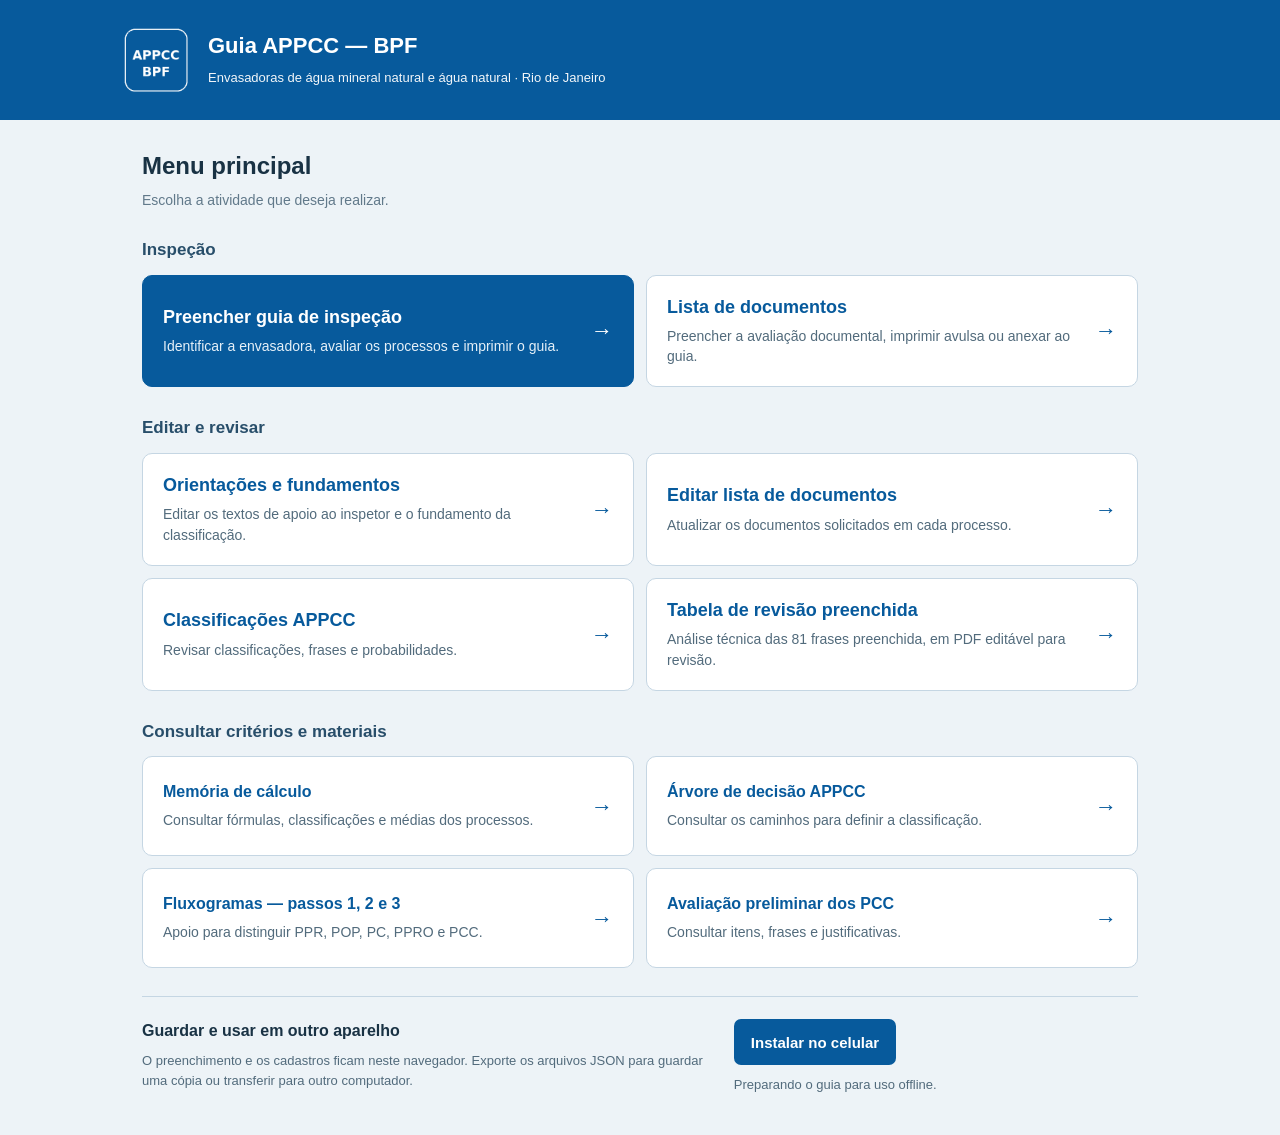
==== index.html @ cf1dd359 "Separa registros F2 e capacitação F3 no item 4.6.11 e atualiza guia e documentos" ====
<!doctype html><html lang="pt-BR"><head><meta charset="utf-8"><meta name="viewport" content="width=device-width,initial-scale=1"><meta name="theme-color" content="#075a9c"><link rel="manifest" type="application/manifest+json" href="./manifest.webmanifest?v=1">
<script id="appcc-install">window.AppccPWA=(()=>{
'use strict';let deferred=null,busy=false,installed=false,ready=false,otherInstalled=false;
const standalone=()=>matchMedia('(display-mode: standalone)').matches||navigator.standalone===true;
const embedded=()=>/; wv\)|\bwv\b|FBAN|FBAV|Instagram|ChatGPT/i.test(navigator.userAgent||'');
const ios=()=>/iPhone|iPad|iPod/.test(navigator.userAgent||'');
function message(text){document.querySelectorAll('[data-pwa-status]').forEach(el=>el.textContent=text);}
function refresh(){document.querySelectorAll('[data-pwa-install]').forEach(el=>{el.disabled=busy;const label=el.querySelector('[data-pwa-install-label]')||el;label.textContent=busy?'Abrindo instalador…':installed?'Verificar APPCC instalado':standalone()&&!deferred?'Verificar instalação':'Instalar no celular';});}
const locate='No celular, abra Configurações → Aplicativos e procure Guia APPCC BPF. Se aparecer, toque em Abrir; isso permite localizar o aplicativo mesmo quando o ícone está oculto na tela de apps.';
const conflict='Esta é a instalação independente do Guia APPCC BPF. Se o Chrome informar “Já instalado”, confirme Guia APPCC BPF em Configurações → Aplicativos. Não apague os dados do navegador.';
async function detect(){if(!navigator.getInstalledRelatedApps)return;try{const apps=await navigator.getInstalledRelatedApps();const own=apps.some(a=>a.platform==='webapp'&&(String(a.id||'').endsWith('/guia-appcc-bpf/')||String(a.url||'').split('?')[0].endsWith('/guia-appcc-bpf/manifest.webmanifest')));otherInstalled=false;if(own){installed=true;deferred=null;}refresh();}catch(e){}}
function help(){
if(installed)message('O Chrome confirmou que Guia APPCC BPF está instalado. '+locate);
else if(ios())message('No Safari: Compartilhar → Adicionar à Tela de Início.');
else if(standalone()||embedded())message('Abra este endereço diretamente em uma aba do Chrome para instalar o Guia APPCC BPF. '+conflict+' '+locate);
else message((ready?'No Chrome, toque em ⋮ → Adicionar à tela inicial → Instalar. ':'Aguarde o preparo offline e toque novamente. ')+'Se o Chrome disser “Já instalado”, '+locate+' '+conflict);
}
async function install(){if(busy)return;if(deferred&&!installed){const event=deferred;deferred=null;busy=true;refresh();try{const result=await event.prompt();const choice=event.userChoice?await event.userChoice:result;message(choice?.outcome==='accepted'?'Instalação solicitada ao Chrome. Aguarde a confirmação; o ícone se chama Guia APPCC BPF.':'Instalação cancelada.');}catch(e){help();}finally{busy=false;refresh();}return;}await detect();help();}
window.addEventListener('beforeinstallprompt',e=>{e.preventDefault();deferred=e;installed=false;refresh();message('Instalador disponível. Toque em Instalar no celular e confirme Guia APPCC BPF, com o símbolo APPCC.');});
window.addEventListener('appinstalled',()=>{installed=true;deferred=null;refresh();message('O Chrome confirmou a instalação do Guia APPCC BPF. '+locate);});
function init(){refresh();if(deferred)message('Instalador disponível. Toque em Instalar no celular.');else if(installed)message('O Chrome reconhece o Guia APPCC BPF instalado. '+locate);else if(standalone())message('O guia está aberto em uma janela de aplicativo. Toque em Verificar instalação para identificar o Guia APPCC BPF.');else if(otherInstalled)message(conflict);else message(ready?'Guia disponível offline. Instalação ainda não confirmada; toque em Instalar no celular.':'Preparando o guia para uso offline.');}
if('serviceWorker'in navigator&&location.protocol==='https:')navigator.serviceWorker.register('./sw-appcc.js',{scope:'./',updateViaCache:'none'}).then(async r=>{await navigator.serviceWorker.ready;ready=true;init();r.update().catch(()=>{});}).catch(()=>message('Não foi possível preparar o modo offline. Mantenha a internet e atualize o guia.'));
async function start(){await detect();init();}if(document.readyState==='loading')document.addEventListener('DOMContentLoaded',start,{once:true});else start();
return{install,init,isStandalone:standalone};})();</script><link rel="apple-touch-icon" href="./icon-appcc-pcc-192.png"><meta name="apple-mobile-web-app-capable" content="yes"><meta name="apple-mobile-web-app-title" content="Guia APPCC BPF"><title>Guia APPCC BPF — menu</title><style>*{box-sizing:border-box}body{margin:0;font:16px/1.5 Arial,sans-serif;background:#edf3f7;color:#193244}header{background:#075a9c;color:white;padding:24px 20px}header>div,main{max-width:780px;margin:auto}header h1{font-size:22px;line-height:1.3;margin:0 0 7px}header p{font-size:13px;margin:0;opacity:.95}.tag{display:inline-block;border:1px solid #ffffff66;padding:2px 8px;font-size:11px;border-radius:4px;margin-top:10px}main{padding:28px 18px}h2{font-size:24px;margin:0 0 12px}p{margin:12px 0}.muted{color:#61798a;font-size:14px}.options{display:grid;gap:15px;margin:24px 0}.option{display:grid;grid-template-columns:42px 1fr 22px;gap:14px;align-items:center;min-height:112px;width:100%;padding:20px;border:1px solid #c3d7e5;border-radius:10px;background:white;color:#193244;text-decoration:none;box-shadow:0 3px 10px #14395108}.option strong{display:block;font-size:19px;color:#075a9c}.option small{display:block;font-size:14px;line-height:1.5;color:#61798a;margin-top:5px}.number{display:flex;align-items:center;justify-content:center;width:38px;height:38px;border-radius:50%;background:#e3eef6;color:#075a9c;font-size:18px;font-weight:bold}.button,button{display:inline-flex;align-items:center;justify-content:center;gap:7px;min-height:46px;padding:12px 17px;border:0;border-radius:7px;background:#075a9c;color:white;font:700 15px Arial;cursor:pointer;text-decoration:none}.secondary{background:white;border:1px solid #b2cadb;color:#075a9c}.buttons{display:flex;gap:9px;flex-wrap:wrap;margin:20px 0}a:focus-visible,button:focus-visible{outline:3px solid #e1a417;outline-offset:3px}.notice{font-size:13px;color:#6b5525;background:#fff7df;border:1px solid #e4d296;border-left:4px solid #c99829;padding:12px;border-radius:5px}.card{background:white;border:1px solid #c9d9e4;border-radius:10px;padding:20px}.status{font-size:13px;color:#526b7c}li{margin:12px 0}iframe{width:100%;height:75vh;border:1px solid #c9d9e4;border-radius:8px;background:white}footer{max-width:780px;margin:auto;padding:10px 18px 28px;color:#718795;font-size:12px}@media(max-width:650px){header{padding:18px 14px}header h1{font-size:19px}main{padding:24px 12px}h2{font-size:21px}.option{padding:16px;gap:9px;grid-template-columns:38px 1fr 18px}.option strong{font-size:17px}.option small{font-size:13px}.pdf-preview{display:none}}@media(display-mode:standalone){.install-intro{display:none}}</style><style>[hidden]{display:none!important}</style><style>button.option{text-align:left;font-family:inherit;font-weight:400;cursor:pointer}button.option small{font-weight:400}</style><style>.appcc-brand{display:flex;align-items:center;gap:16px}.appcc-symbol{width:72px;height:72px;object-fit:contain;flex:0 0 72px;border-radius:14px}.top img.appcc-symbol{width:72px;height:72px}@media(max-width:650px){.appcc-brand{gap:12px}.appcc-symbol,.top img.appcc-symbol{width:64px;height:64px;flex-basis:64px}}</style><link rel="icon" type="image/png" href="./icon-appcc-pcc-192.png?v=1"><script src="storage-separation.js?v=1" data-guide="original"></script><style>
header>div,main{max-width:1040px}main{padding:28px 22px 40px}.tag{display:none}.menu-intro{margin-bottom:26px}.menu-intro h2{margin:0}.menu-intro p{margin:6px 0}
.menu-section{margin:0 0 28px}.menu-section h3{font-size:17px;color:#284e6a;margin:0 0 12px}.menu-grid{display:grid;grid-template-columns:repeat(2,minmax(0,1fr));gap:12px}
.menu-link{display:flex;justify-content:space-between;align-items:center;gap:18px;padding:20px;border:1px solid #c5d6e3;border-radius:10px;background:white;color:#075a9c;text-decoration:none;min-height:112px;transition:background .15s,border-color .15s}.menu-link:hover{background:#f5faff;border-color:#6b9bbb}.menu-link strong{display:block;font-size:18px;line-height:1.3}.menu-link small{display:block;font-size:14px;line-height:1.45;color:#526b7c;margin-top:7px}.menu-link>span:last-child{font-size:22px;flex:none}
.menu-primary{background:#075a9c;border-color:#075a9c;color:white}.menu-primary small{color:#e5f0f8}.menu-primary:hover{background:#064e87}.menu-help{font-size:13px;color:#61798a;margin:10px 0 0}.menu-reference .menu-link{min-height:100px}.menu-reference strong{font-size:16px}
.menu-support{border-top:1px solid #c5d6e3;padding-top:22px;display:grid;grid-template-columns:1.4fr 1fr;gap:26px}.menu-support h3{font-size:16px;margin:0 0 8px}.menu-support p{font-size:13px;line-height:1.5;color:#526b7c;margin:0}.menu-install .status{margin-top:10px}
@media(max-width:650px){main{padding:22px 14px}.menu-grid,.menu-support{grid-template-columns:1fr}.menu-link{padding:17px;min-height:98px}.menu-link strong{font-size:17px}.menu-section{margin-bottom:24px}}
</style></head><body><header><div class="appcc-brand"><img class="appcc-symbol" src="./icon-appcc-pcc-192.png?v=1" alt="Símbolo APPCC" width="72" height="72"><div><h1>Guia APPCC — BPF</h1><p>Envasadoras de água mineral natural e água natural · Rio de Janeiro</p><span class="tag">CRITICIDADE × PROBABILIDADE</span></div></div></header><main>
<div class="menu-intro"><h2>Menu principal</h2><p class="muted">Escolha a atividade que deseja realizar.</p></div>
<section class="menu-section" aria-labelledby="inspection-heading"><h3 id="inspection-heading">Inspeção</h3><div class="menu-grid">
<a class="menu-link menu-primary" href="./html.appcc.pdf.html?v=menu-20261101"><span><strong>Preencher guia de inspeção</strong><small>Identificar a envasadora, avaliar os processos e imprimir o guia.</small></span><span aria-hidden="true">→</span></a>
<a class="menu-link" href="./documentos.html"><span><strong>Lista de documentos</strong><small>Preencher a avaliação documental, imprimir avulsa ou anexar ao guia.</small></span><span aria-hidden="true">→</span></a>

</div></section>
<section class="menu-section" aria-labelledby="edit-heading"><h3 id="edit-heading">Editar e revisar</h3><div class="menu-grid">
<a class="menu-link" href="./orientacoes-inspetores.html?v=orientacoes-editor-20261026"><span><strong>Orientações e fundamentos</strong><small>Editar os textos de apoio ao inspetor e o fundamento da classificação.</small></span><span aria-hidden="true">→</span></a>
<a class="menu-link" href="./documentos.html?editar=1"><span><strong>Editar lista de documentos</strong><small>Atualizar os documentos solicitados em cada processo.</small></span><span aria-hidden="true">→</span></a>
<a class="menu-link" href="https://wernermoura2-web.github.io/revisao-appcc-configuracao/index.html"><span><strong>Classificações APPCC</strong><small>Revisar classificações, frases e probabilidades.</small></span><span aria-hidden="true">→</span></a>
<a class="menu-link" href="./Tabela_Revisao_APPCC_IA_Probabilidade_Editavel.pdf?v=higienizacao-registros-f2-20261101"><span><strong>Tabela de revisão preenchida</strong><small>Análise técnica das 81 frases preenchida, em PDF editável para revisão.</small></span><span aria-hidden="true">→</span></a>
</div></section>
<section class="menu-section" aria-labelledby="reference-heading"><h3 id="reference-heading">Consultar critérios e materiais</h3><div class="menu-grid menu-reference">
<a class="menu-link" href="./calculo-atual.html?v=desinterdicao-20261101"><span><strong>Memória de cálculo</strong><small>Consultar fórmulas, classificações e médias dos processos.</small></span><span aria-hidden="true">→</span></a>
<a class="menu-link" href="./Arvore_Decisao_APPCC.pdf"><span><strong>Árvore de decisão APPCC</strong><small>Consultar os caminhos para definir a classificação.</small></span><span aria-hidden="true">→</span></a>
<a class="menu-link" href="./APPCC_Fluxogramas_Passos_1_2_3.pdf?v=ppro-separado"><span><strong>Fluxogramas — passos 1, 2 e 3</strong><small>Apoio para distinguir PPR, POP, PC, PPRO e PCC.</small></span><span aria-hidden="true">→</span></a>
<a class="menu-link" href="./Avaliacao_Preliminar_PCC_Guia_Estadual.pdf?v=higienizacao-registros-f2-20261101"><span><strong>Avaliação preliminar dos PCC</strong><small>Consultar itens, frases e justificativas.</small></span><span aria-hidden="true">→</span></a>
</div></section>
<section class="menu-support"><div><h3>Guardar e usar em outro aparelho</h3><p>O preenchimento e os cadastros ficam neste navegador. Exporte os arquivos JSON para guardar uma cópia ou transferir para outro computador.</p></div><div class="menu-install"><button type="button" id="menu-install" data-pwa-install onclick="window.AppccPWA.install()"><span data-pwa-install-label>Instalar no celular</span></button><p id="appStatus" data-pwa-status class="status" role="status">Preparando o acesso offline…</p></div></section>
</main><script>

function installApp(){return window.AppccPWA.install();}
window.AppccPWA.init();</script></body></html>
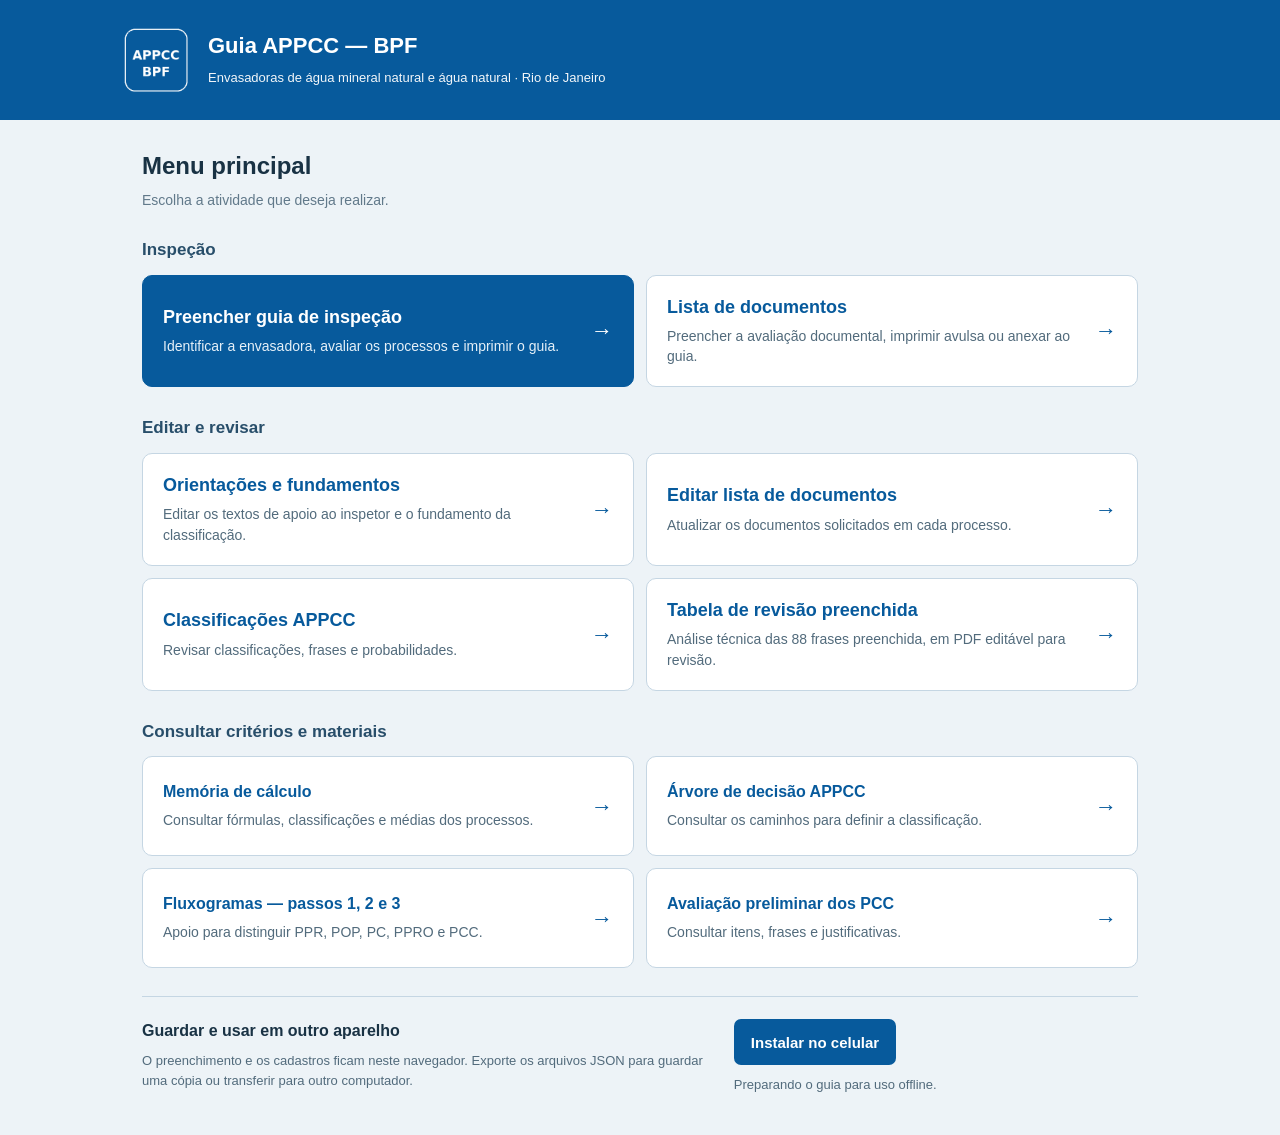
==== commit 44e42577: "Individualiza registros/capacitação, controles da sala de envase e higiene das mãos; sincroniza docu" ====
--- a/index.html
+++ b/index.html
@@ -39,13 +39,13 @@
 <a class="menu-link" href="./orientacoes-inspetores.html?v=orientacoes-editor-20261026"><span><strong>Orientações e fundamentos</strong><small>Editar os textos de apoio ao inspetor e o fundamento da classificação.</small></span><span aria-hidden="true">→</span></a>
 <a class="menu-link" href="./documentos.html?editar=1"><span><strong>Editar lista de documentos</strong><small>Atualizar os documentos solicitados em cada processo.</small></span><span aria-hidden="true">→</span></a>
 <a class="menu-link" href="https://wernermoura2-web.github.io/revisao-appcc-configuracao/index.html"><span><strong>Classificações APPCC</strong><small>Revisar classificações, frases e probabilidades.</small></span><span aria-hidden="true">→</span></a>
-<a class="menu-link" href="./Tabela_Revisao_APPCC_IA_Probabilidade_Editavel.pdf?v=higienizacao-registros-f2-20261101"><span><strong>Tabela de revisão preenchida</strong><small>Análise técnica das 81 frases preenchida, em PDF editável para revisão.</small></span><span aria-hidden="true">→</span></a>
+<a class="menu-link" href="./Tabela_Revisao_APPCC_IA_Probabilidade_Editavel.pdf?v=frases-individuais-20261101"><span><strong>Tabela de revisão preenchida</strong><small>Análise técnica das 88 frases preenchida, em PDF editável para revisão.</small></span><span aria-hidden="true">→</span></a>
 </div></section>
 <section class="menu-section" aria-labelledby="reference-heading"><h3 id="reference-heading">Consultar critérios e materiais</h3><div class="menu-grid menu-reference">
 <a class="menu-link" href="./calculo-atual.html?v=desinterdicao-20261101"><span><strong>Memória de cálculo</strong><small>Consultar fórmulas, classificações e médias dos processos.</small></span><span aria-hidden="true">→</span></a>
 <a class="menu-link" href="./Arvore_Decisao_APPCC.pdf"><span><strong>Árvore de decisão APPCC</strong><small>Consultar os caminhos para definir a classificação.</small></span><span aria-hidden="true">→</span></a>
 <a class="menu-link" href="./APPCC_Fluxogramas_Passos_1_2_3.pdf?v=ppro-separado"><span><strong>Fluxogramas — passos 1, 2 e 3</strong><small>Apoio para distinguir PPR, POP, PC, PPRO e PCC.</small></span><span aria-hidden="true">→</span></a>
-<a class="menu-link" href="./Avaliacao_Preliminar_PCC_Guia_Estadual.pdf?v=higienizacao-registros-f2-20261101"><span><strong>Avaliação preliminar dos PCC</strong><small>Consultar itens, frases e justificativas.</small></span><span aria-hidden="true">→</span></a>
+<a class="menu-link" href="./Avaliacao_Preliminar_PCC_Guia_Estadual.pdf?v=frases-individuais-20261101"><span><strong>Avaliação preliminar dos PCC</strong><small>Consultar itens, frases e justificativas.</small></span><span aria-hidden="true">→</span></a>
 </div></section>
 <section class="menu-support"><div><h3>Guardar e usar em outro aparelho</h3><p>O preenchimento e os cadastros ficam neste navegador. Exporte os arquivos JSON para guardar uma cópia ou transferir para outro computador.</p></div><div class="menu-install"><button type="button" id="menu-install" data-pwa-install onclick="window.AppccPWA.install()"><span data-pwa-install-label>Instalar no celular</span></button><p id="appStatus" data-pwa-status class="status" role="status">Preparando o acesso offline…</p></div></section>
 </main><script>
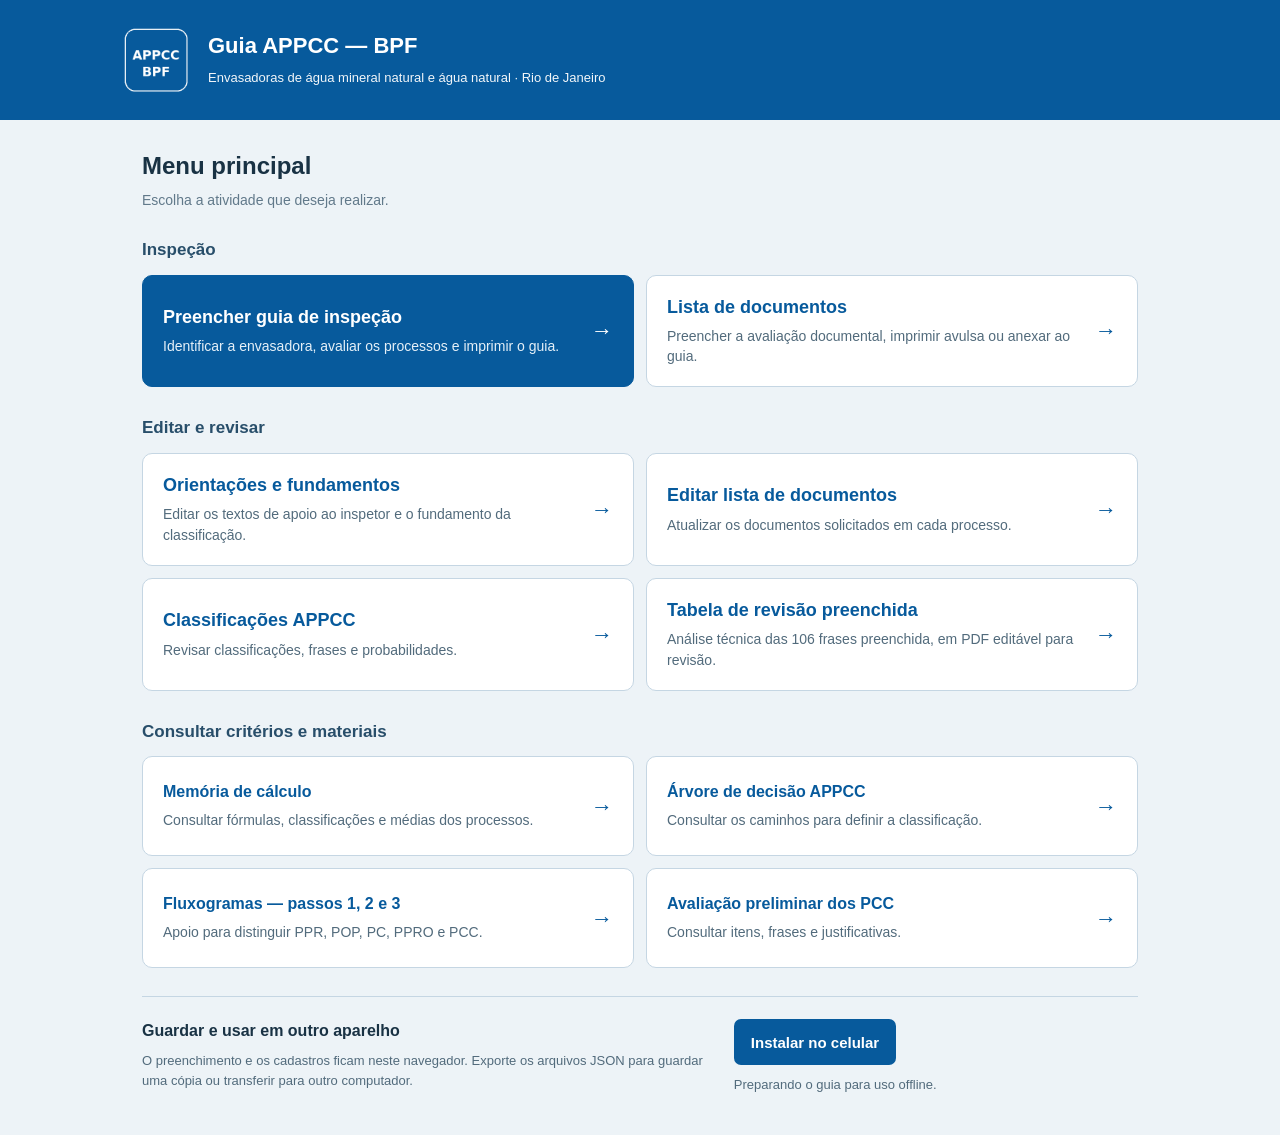
==== commit 4cd2b28f: "Individualiza laboratórios, contrato e parâmetros/frequências analíticas de CQ02 e CQ03" ====
--- a/index.html
+++ b/index.html
@@ -39,13 +39,13 @@
 <a class="menu-link" href="./orientacoes-inspetores.html?v=orientacoes-editor-20261026"><span><strong>Orientações e fundamentos</strong><small>Editar os textos de apoio ao inspetor e o fundamento da classificação.</small></span><span aria-hidden="true">→</span></a>
 <a class="menu-link" href="./documentos.html?editar=1"><span><strong>Editar lista de documentos</strong><small>Atualizar os documentos solicitados em cada processo.</small></span><span aria-hidden="true">→</span></a>
 <a class="menu-link" href="https://wernermoura2-web.github.io/revisao-appcc-configuracao/index.html"><span><strong>Classificações APPCC</strong><small>Revisar classificações, frases e probabilidades.</small></span><span aria-hidden="true">→</span></a>
-<a class="menu-link" href="./Tabela_Revisao_APPCC_IA_Probabilidade_Editavel.pdf?v=frases-individuais-20261101"><span><strong>Tabela de revisão preenchida</strong><small>Análise técnica das 88 frases preenchida, em PDF editável para revisão.</small></span><span aria-hidden="true">→</span></a>
+<a class="menu-link" href="./Tabela_Revisao_APPCC_IA_Probabilidade_Editavel.pdf?v=cq-parametros-20261101"><span><strong>Tabela de revisão preenchida</strong><small>Análise técnica das 106 frases preenchida, em PDF editável para revisão.</small></span><span aria-hidden="true">→</span></a>
 </div></section>
 <section class="menu-section" aria-labelledby="reference-heading"><h3 id="reference-heading">Consultar critérios e materiais</h3><div class="menu-grid menu-reference">
 <a class="menu-link" href="./calculo-atual.html?v=desinterdicao-20261101"><span><strong>Memória de cálculo</strong><small>Consultar fórmulas, classificações e médias dos processos.</small></span><span aria-hidden="true">→</span></a>
 <a class="menu-link" href="./Arvore_Decisao_APPCC.pdf"><span><strong>Árvore de decisão APPCC</strong><small>Consultar os caminhos para definir a classificação.</small></span><span aria-hidden="true">→</span></a>
 <a class="menu-link" href="./APPCC_Fluxogramas_Passos_1_2_3.pdf?v=ppro-separado"><span><strong>Fluxogramas — passos 1, 2 e 3</strong><small>Apoio para distinguir PPR, POP, PC, PPRO e PCC.</small></span><span aria-hidden="true">→</span></a>
-<a class="menu-link" href="./Avaliacao_Preliminar_PCC_Guia_Estadual.pdf?v=frases-individuais-20261101"><span><strong>Avaliação preliminar dos PCC</strong><small>Consultar itens, frases e justificativas.</small></span><span aria-hidden="true">→</span></a>
+<a class="menu-link" href="./Avaliacao_Preliminar_PCC_Guia_Estadual.pdf?v=cq-parametros-20261101"><span><strong>Avaliação preliminar dos PCC</strong><small>Consultar itens, frases e justificativas.</small></span><span aria-hidden="true">→</span></a>
 </div></section>
 <section class="menu-support"><div><h3>Guardar e usar em outro aparelho</h3><p>O preenchimento e os cadastros ficam neste navegador. Exporte os arquivos JSON para guardar uma cópia ou transferir para outro computador.</p></div><div class="menu-install"><button type="button" id="menu-install" data-pwa-install onclick="window.AppccPWA.install()"><span data-pwa-install-label>Instalar no celular</span></button><p id="appStatus" data-pwa-status class="status" role="status">Preparando o acesso offline…</p></div></section>
 </main><script>
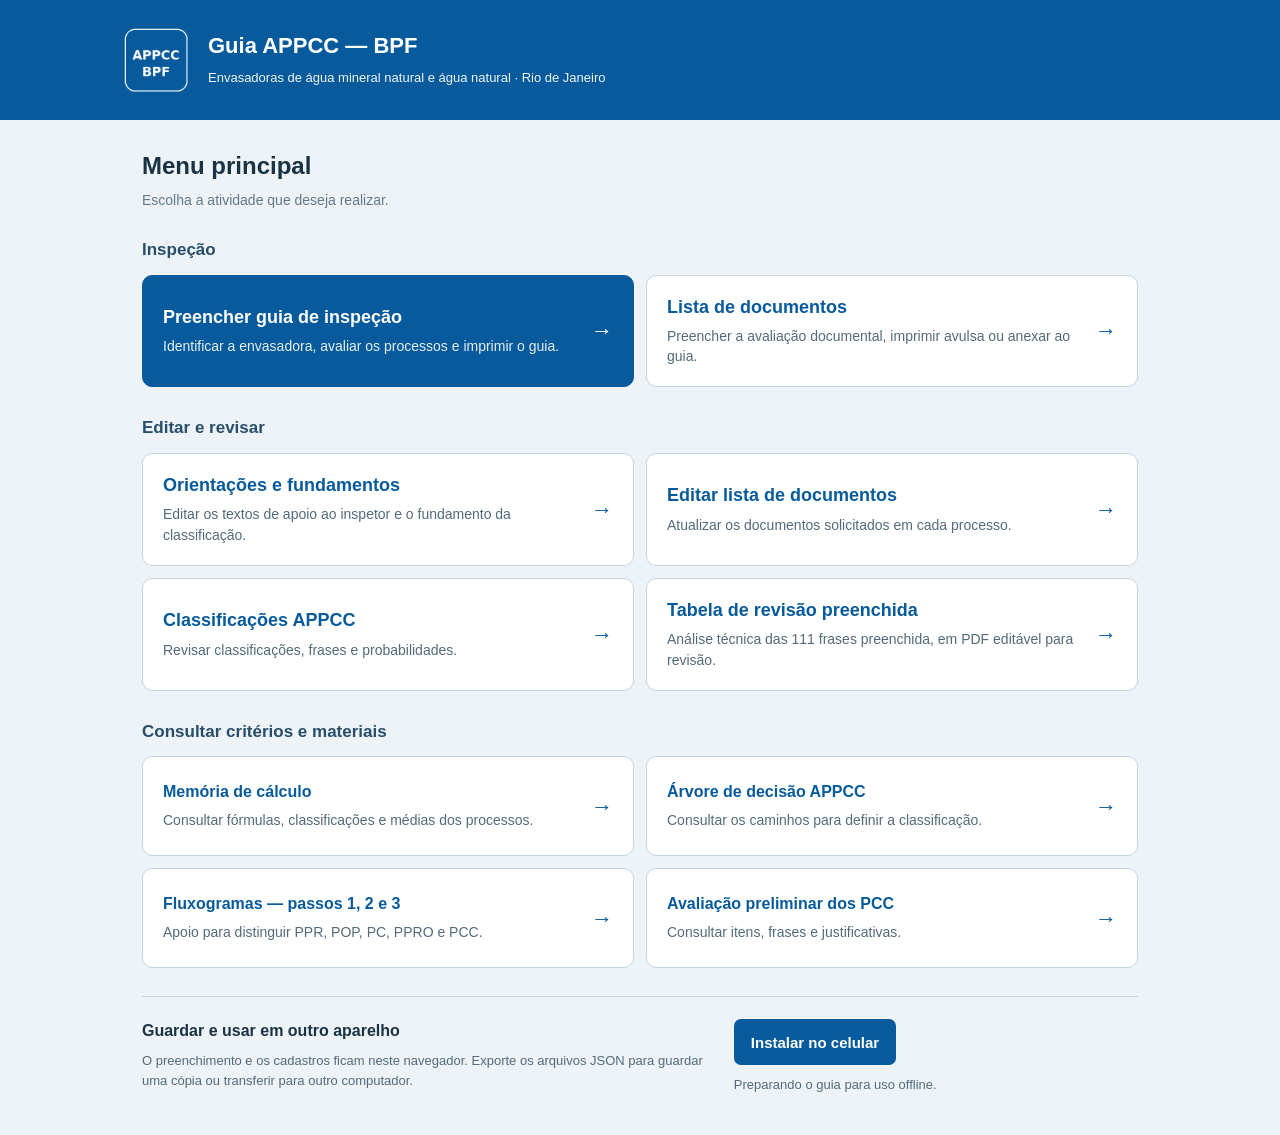
==== commit b0085892: "Individualiza RM02 F1–F6, inclui F nos itens ampliados e limpa avisos automáticos das observações" ====
--- a/index.html
+++ b/index.html
@@ -39,13 +39,13 @@
 <a class="menu-link" href="./orientacoes-inspetores.html?v=orientacoes-editor-20261026"><span><strong>Orientações e fundamentos</strong><small>Editar os textos de apoio ao inspetor e o fundamento da classificação.</small></span><span aria-hidden="true">→</span></a>
 <a class="menu-link" href="./documentos.html?editar=1"><span><strong>Editar lista de documentos</strong><small>Atualizar os documentos solicitados em cada processo.</small></span><span aria-hidden="true">→</span></a>
 <a class="menu-link" href="https://wernermoura2-web.github.io/revisao-appcc-configuracao/index.html"><span><strong>Classificações APPCC</strong><small>Revisar classificações, frases e probabilidades.</small></span><span aria-hidden="true">→</span></a>
-<a class="menu-link" href="./Tabela_Revisao_APPCC_IA_Probabilidade_Editavel.pdf?v=cq-parametros-20261101"><span><strong>Tabela de revisão preenchida</strong><small>Análise técnica das 106 frases preenchida, em PDF editável para revisão.</small></span><span aria-hidden="true">→</span></a>
+<a class="menu-link" href="./Tabela_Revisao_APPCC_IA_Probabilidade_Editavel.pdf?v=responsabilidade-conselhos-20261101"><span><strong>Tabela de revisão preenchida</strong><small>Análise técnica das 111 frases preenchida, em PDF editável para revisão.</small></span><span aria-hidden="true">→</span></a>
 </div></section>
 <section class="menu-section" aria-labelledby="reference-heading"><h3 id="reference-heading">Consultar critérios e materiais</h3><div class="menu-grid menu-reference">
 <a class="menu-link" href="./calculo-atual.html?v=desinterdicao-20261101"><span><strong>Memória de cálculo</strong><small>Consultar fórmulas, classificações e médias dos processos.</small></span><span aria-hidden="true">→</span></a>
 <a class="menu-link" href="./Arvore_Decisao_APPCC.pdf"><span><strong>Árvore de decisão APPCC</strong><small>Consultar os caminhos para definir a classificação.</small></span><span aria-hidden="true">→</span></a>
 <a class="menu-link" href="./APPCC_Fluxogramas_Passos_1_2_3.pdf?v=ppro-separado"><span><strong>Fluxogramas — passos 1, 2 e 3</strong><small>Apoio para distinguir PPR, POP, PC, PPRO e PCC.</small></span><span aria-hidden="true">→</span></a>
-<a class="menu-link" href="./Avaliacao_Preliminar_PCC_Guia_Estadual.pdf?v=cq-parametros-20261101"><span><strong>Avaliação preliminar dos PCC</strong><small>Consultar itens, frases e justificativas.</small></span><span aria-hidden="true">→</span></a>
+<a class="menu-link" href="./Avaliacao_Preliminar_PCC_Guia_Estadual.pdf?v=responsabilidade-conselhos-20261101"><span><strong>Avaliação preliminar dos PCC</strong><small>Consultar itens, frases e justificativas.</small></span><span aria-hidden="true">→</span></a>
 </div></section>
 <section class="menu-support"><div><h3>Guardar e usar em outro aparelho</h3><p>O preenchimento e os cadastros ficam neste navegador. Exporte os arquivos JSON para guardar uma cópia ou transferir para outro computador.</p></div><div class="menu-install"><button type="button" id="menu-install" data-pwa-install onclick="window.AppccPWA.install()"><span data-pwa-install-label>Instalar no celular</span></button><p id="appStatus" data-pwa-status class="status" role="status">Preparando o acesso offline…</p></div></section>
 </main><script>
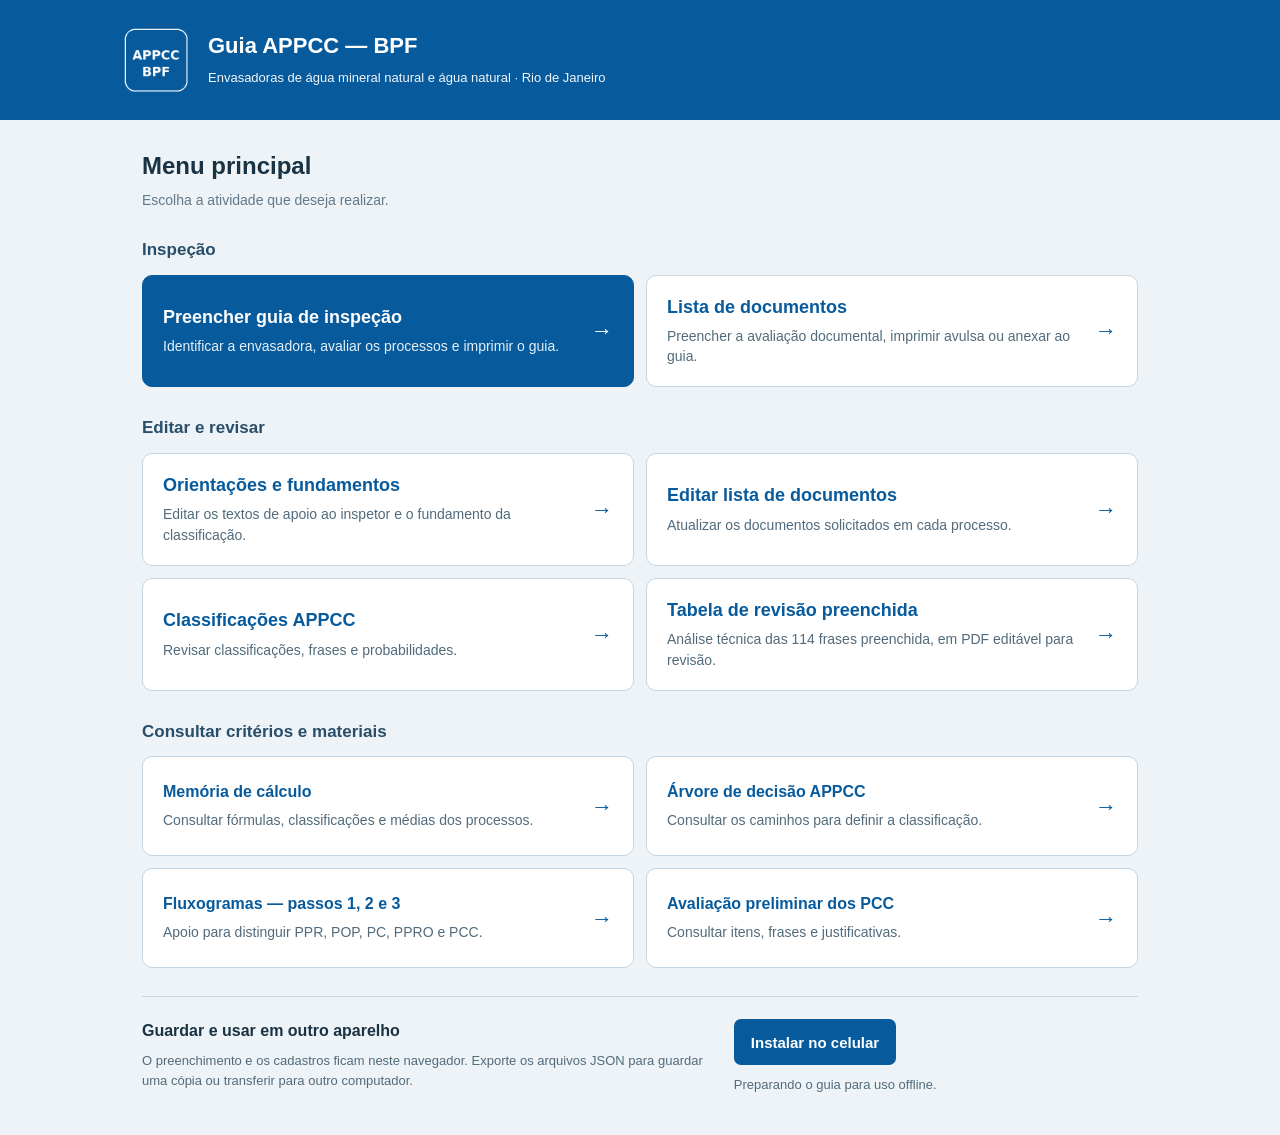
==== commit 9ea87238: "Inclui CQ05 F2–F4: laudos RDC 717 de produtos e captações e LAMIN de todas as fontes" ====
--- a/index.html
+++ b/index.html
@@ -39,13 +39,13 @@
 <a class="menu-link" href="./orientacoes-inspetores.html?v=orientacoes-editor-20261026"><span><strong>Orientações e fundamentos</strong><small>Editar os textos de apoio ao inspetor e o fundamento da classificação.</small></span><span aria-hidden="true">→</span></a>
 <a class="menu-link" href="./documentos.html?editar=1"><span><strong>Editar lista de documentos</strong><small>Atualizar os documentos solicitados em cada processo.</small></span><span aria-hidden="true">→</span></a>
 <a class="menu-link" href="https://wernermoura2-web.github.io/revisao-appcc-configuracao/index.html"><span><strong>Classificações APPCC</strong><small>Revisar classificações, frases e probabilidades.</small></span><span aria-hidden="true">→</span></a>
-<a class="menu-link" href="./Tabela_Revisao_APPCC_IA_Probabilidade_Editavel.pdf?v=responsabilidade-conselhos-20261101"><span><strong>Tabela de revisão preenchida</strong><small>Análise técnica das 111 frases preenchida, em PDF editável para revisão.</small></span><span aria-hidden="true">→</span></a>
+<a class="menu-link" href="./Tabela_Revisao_APPCC_IA_Probabilidade_Editavel.pdf?v=laudos-cq05-20261102"><span><strong>Tabela de revisão preenchida</strong><small>Análise técnica das 114 frases preenchida, em PDF editável para revisão.</small></span><span aria-hidden="true">→</span></a>
 </div></section>
 <section class="menu-section" aria-labelledby="reference-heading"><h3 id="reference-heading">Consultar critérios e materiais</h3><div class="menu-grid menu-reference">
 <a class="menu-link" href="./calculo-atual.html?v=desinterdicao-20261101"><span><strong>Memória de cálculo</strong><small>Consultar fórmulas, classificações e médias dos processos.</small></span><span aria-hidden="true">→</span></a>
 <a class="menu-link" href="./Arvore_Decisao_APPCC.pdf"><span><strong>Árvore de decisão APPCC</strong><small>Consultar os caminhos para definir a classificação.</small></span><span aria-hidden="true">→</span></a>
 <a class="menu-link" href="./APPCC_Fluxogramas_Passos_1_2_3.pdf?v=ppro-separado"><span><strong>Fluxogramas — passos 1, 2 e 3</strong><small>Apoio para distinguir PPR, POP, PC, PPRO e PCC.</small></span><span aria-hidden="true">→</span></a>
-<a class="menu-link" href="./Avaliacao_Preliminar_PCC_Guia_Estadual.pdf?v=responsabilidade-conselhos-20261101"><span><strong>Avaliação preliminar dos PCC</strong><small>Consultar itens, frases e justificativas.</small></span><span aria-hidden="true">→</span></a>
+<a class="menu-link" href="./Avaliacao_Preliminar_PCC_Guia_Estadual.pdf?v=laudos-cq05-20261102"><span><strong>Avaliação preliminar dos PCC</strong><small>Consultar itens, frases e justificativas.</small></span><span aria-hidden="true">→</span></a>
 </div></section>
 <section class="menu-support"><div><h3>Guardar e usar em outro aparelho</h3><p>O preenchimento e os cadastros ficam neste navegador. Exporte os arquivos JSON para guardar uma cópia ou transferir para outro computador.</p></div><div class="menu-install"><button type="button" id="menu-install" data-pwa-install onclick="window.AppccPWA.install()"><span data-pwa-install-label>Instalar no celular</span></button><p id="appStatus" data-pwa-status class="status" role="status">Preparando o acesso offline…</p></div></section>
 </main><script>
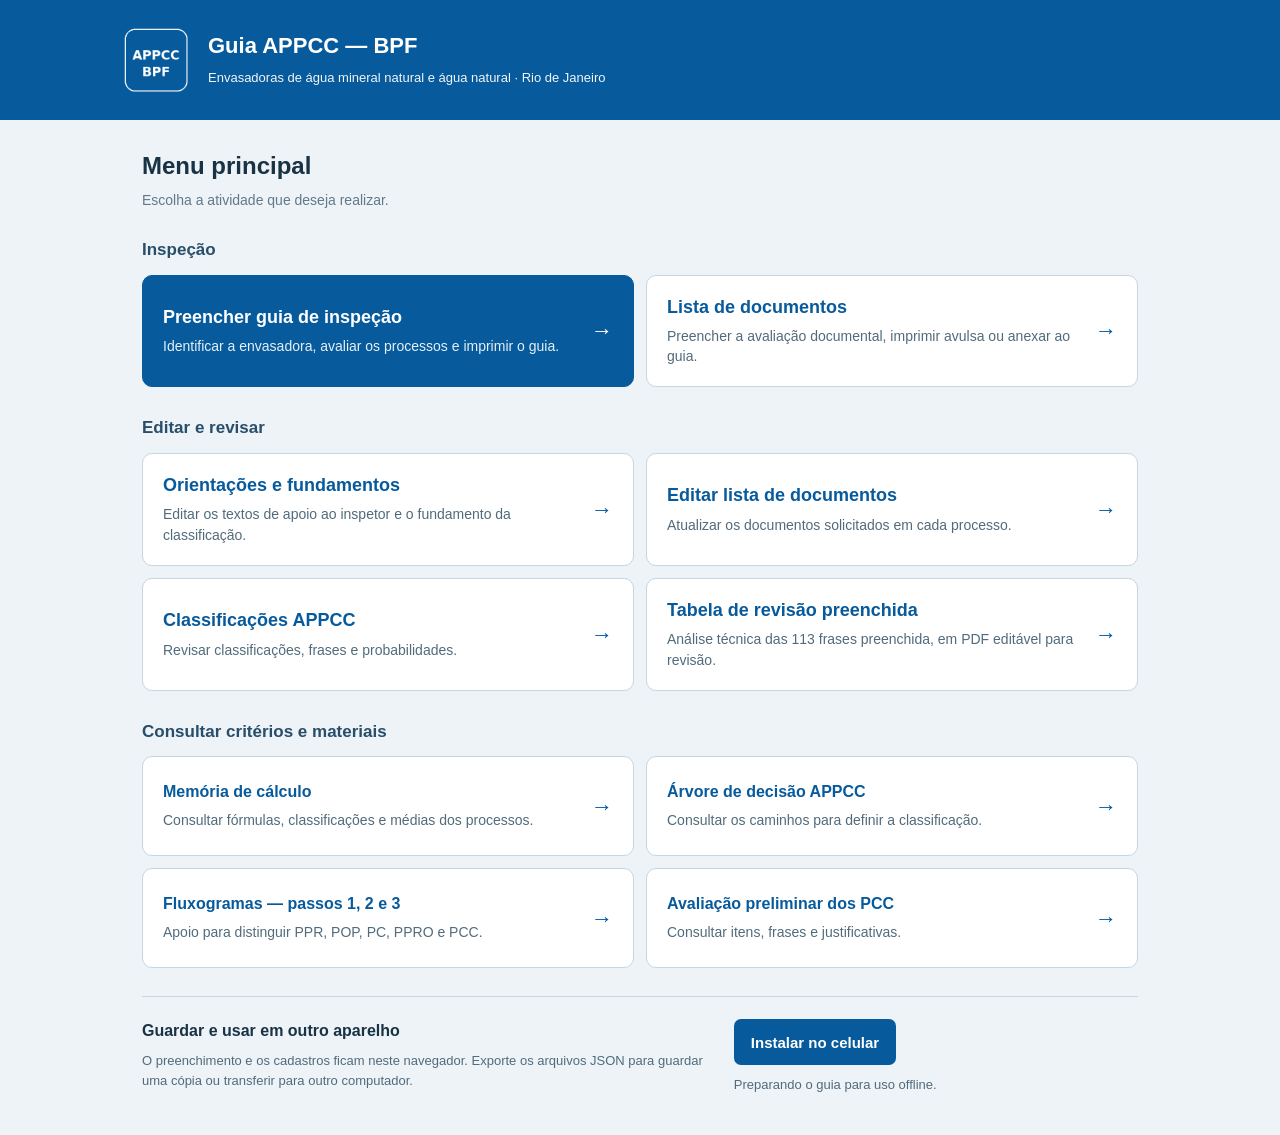
==== commit 05110d01: "Corrige CQ05: retira laudo RDC717 da captação e renumera LAMIN para F3 preservando respostas" ====
--- a/index.html
+++ b/index.html
@@ -39,13 +39,13 @@
 <a class="menu-link" href="./orientacoes-inspetores.html?v=orientacoes-editor-20261026"><span><strong>Orientações e fundamentos</strong><small>Editar os textos de apoio ao inspetor e o fundamento da classificação.</small></span><span aria-hidden="true">→</span></a>
 <a class="menu-link" href="./documentos.html?editar=1"><span><strong>Editar lista de documentos</strong><small>Atualizar os documentos solicitados em cada processo.</small></span><span aria-hidden="true">→</span></a>
 <a class="menu-link" href="https://wernermoura2-web.github.io/revisao-appcc-configuracao/index.html"><span><strong>Classificações APPCC</strong><small>Revisar classificações, frases e probabilidades.</small></span><span aria-hidden="true">→</span></a>
-<a class="menu-link" href="./Tabela_Revisao_APPCC_IA_Probabilidade_Editavel.pdf?v=laudos-cq05-20261102"><span><strong>Tabela de revisão preenchida</strong><small>Análise técnica das 114 frases preenchida, em PDF editável para revisão.</small></span><span aria-hidden="true">→</span></a>
+<a class="menu-link" href="./Tabela_Revisao_APPCC_IA_Probabilidade_Editavel.pdf?v=laudos-cq05-tres-frases-20261102"><span><strong>Tabela de revisão preenchida</strong><small>Análise técnica das 113 frases preenchida, em PDF editável para revisão.</small></span><span aria-hidden="true">→</span></a>
 </div></section>
 <section class="menu-section" aria-labelledby="reference-heading"><h3 id="reference-heading">Consultar critérios e materiais</h3><div class="menu-grid menu-reference">
 <a class="menu-link" href="./calculo-atual.html?v=desinterdicao-20261101"><span><strong>Memória de cálculo</strong><small>Consultar fórmulas, classificações e médias dos processos.</small></span><span aria-hidden="true">→</span></a>
 <a class="menu-link" href="./Arvore_Decisao_APPCC.pdf"><span><strong>Árvore de decisão APPCC</strong><small>Consultar os caminhos para definir a classificação.</small></span><span aria-hidden="true">→</span></a>
 <a class="menu-link" href="./APPCC_Fluxogramas_Passos_1_2_3.pdf?v=ppro-separado"><span><strong>Fluxogramas — passos 1, 2 e 3</strong><small>Apoio para distinguir PPR, POP, PC, PPRO e PCC.</small></span><span aria-hidden="true">→</span></a>
-<a class="menu-link" href="./Avaliacao_Preliminar_PCC_Guia_Estadual.pdf?v=laudos-cq05-20261102"><span><strong>Avaliação preliminar dos PCC</strong><small>Consultar itens, frases e justificativas.</small></span><span aria-hidden="true">→</span></a>
+<a class="menu-link" href="./Avaliacao_Preliminar_PCC_Guia_Estadual.pdf?v=laudos-cq05-tres-frases-20261102"><span><strong>Avaliação preliminar dos PCC</strong><small>Consultar itens, frases e justificativas.</small></span><span aria-hidden="true">→</span></a>
 </div></section>
 <section class="menu-support"><div><h3>Guardar e usar em outro aparelho</h3><p>O preenchimento e os cadastros ficam neste navegador. Exporte os arquivos JSON para guardar uma cópia ou transferir para outro computador.</p></div><div class="menu-install"><button type="button" id="menu-install" data-pwa-install onclick="window.AppccPWA.install()"><span data-pwa-install-label>Instalar no celular</span></button><p id="appStatus" data-pwa-status class="status" role="status">Preparando o acesso offline…</p></div></section>
 </main><script>
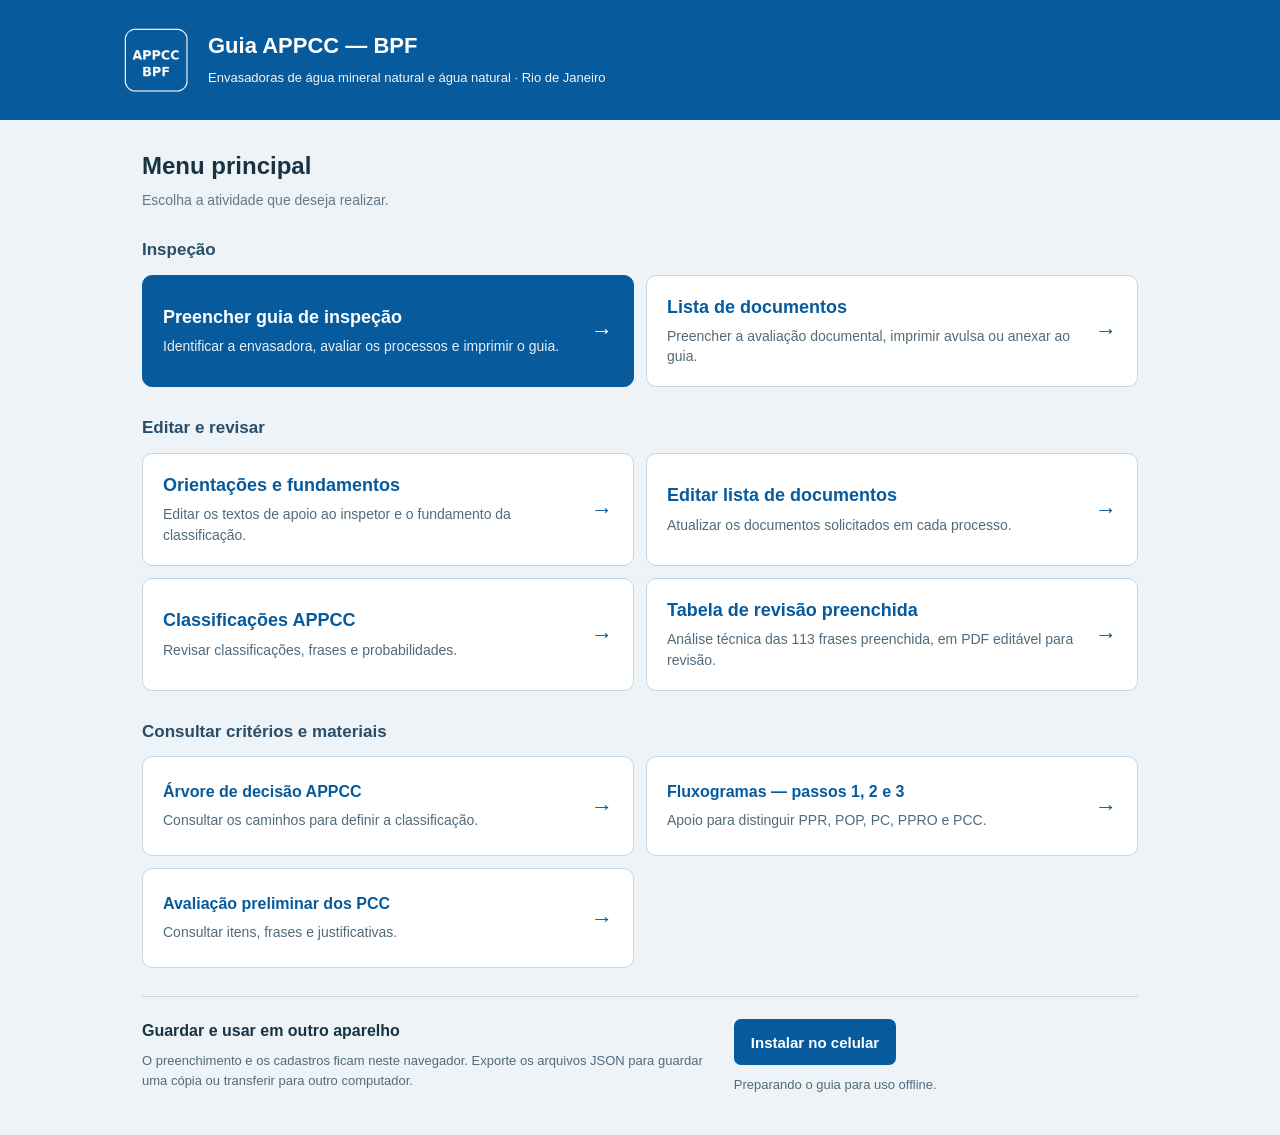
==== commit 926dafa1: "Retira opção Memória de cálculo do menu do guia" ====
--- a/index.html
+++ b/index.html
@@ -42,7 +42,7 @@
 <a class="menu-link" href="./Tabela_Revisao_APPCC_IA_Probabilidade_Editavel.pdf?v=laudos-cq05-tres-frases-20261102"><span><strong>Tabela de revisão preenchida</strong><small>Análise técnica das 113 frases preenchida, em PDF editável para revisão.</small></span><span aria-hidden="true">→</span></a>
 </div></section>
 <section class="menu-section" aria-labelledby="reference-heading"><h3 id="reference-heading">Consultar critérios e materiais</h3><div class="menu-grid menu-reference">
-<a class="menu-link" href="./calculo-atual.html?v=desinterdicao-20261101"><span><strong>Memória de cálculo</strong><small>Consultar fórmulas, classificações e médias dos processos.</small></span><span aria-hidden="true">→</span></a>
+
 <a class="menu-link" href="./Arvore_Decisao_APPCC.pdf"><span><strong>Árvore de decisão APPCC</strong><small>Consultar os caminhos para definir a classificação.</small></span><span aria-hidden="true">→</span></a>
 <a class="menu-link" href="./APPCC_Fluxogramas_Passos_1_2_3.pdf?v=ppro-separado"><span><strong>Fluxogramas — passos 1, 2 e 3</strong><small>Apoio para distinguir PPR, POP, PC, PPRO e PCC.</small></span><span aria-hidden="true">→</span></a>
 <a class="menu-link" href="./Avaliacao_Preliminar_PCC_Guia_Estadual.pdf?v=laudos-cq05-tres-frases-20261102"><span><strong>Avaliação preliminar dos PCC</strong><small>Consultar itens, frases e justificativas.</small></span><span aria-hidden="true">→</span></a>
